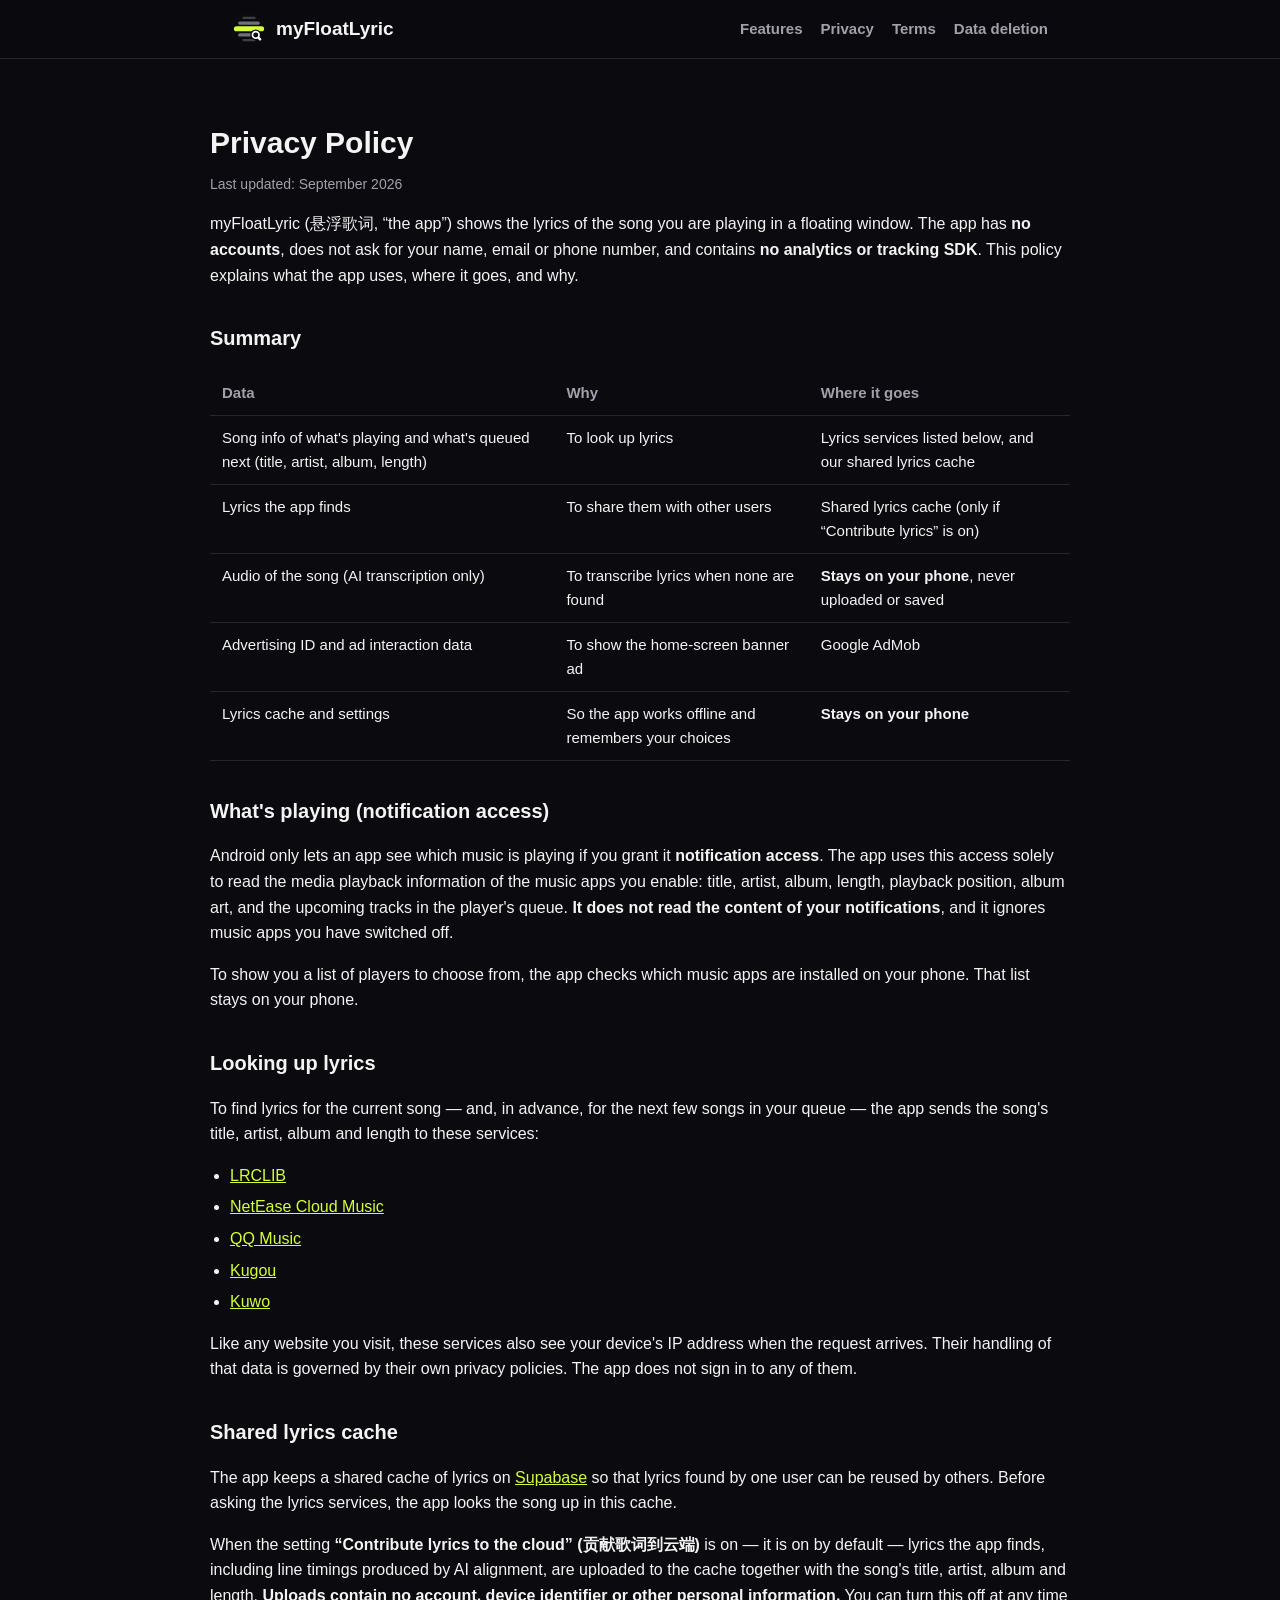
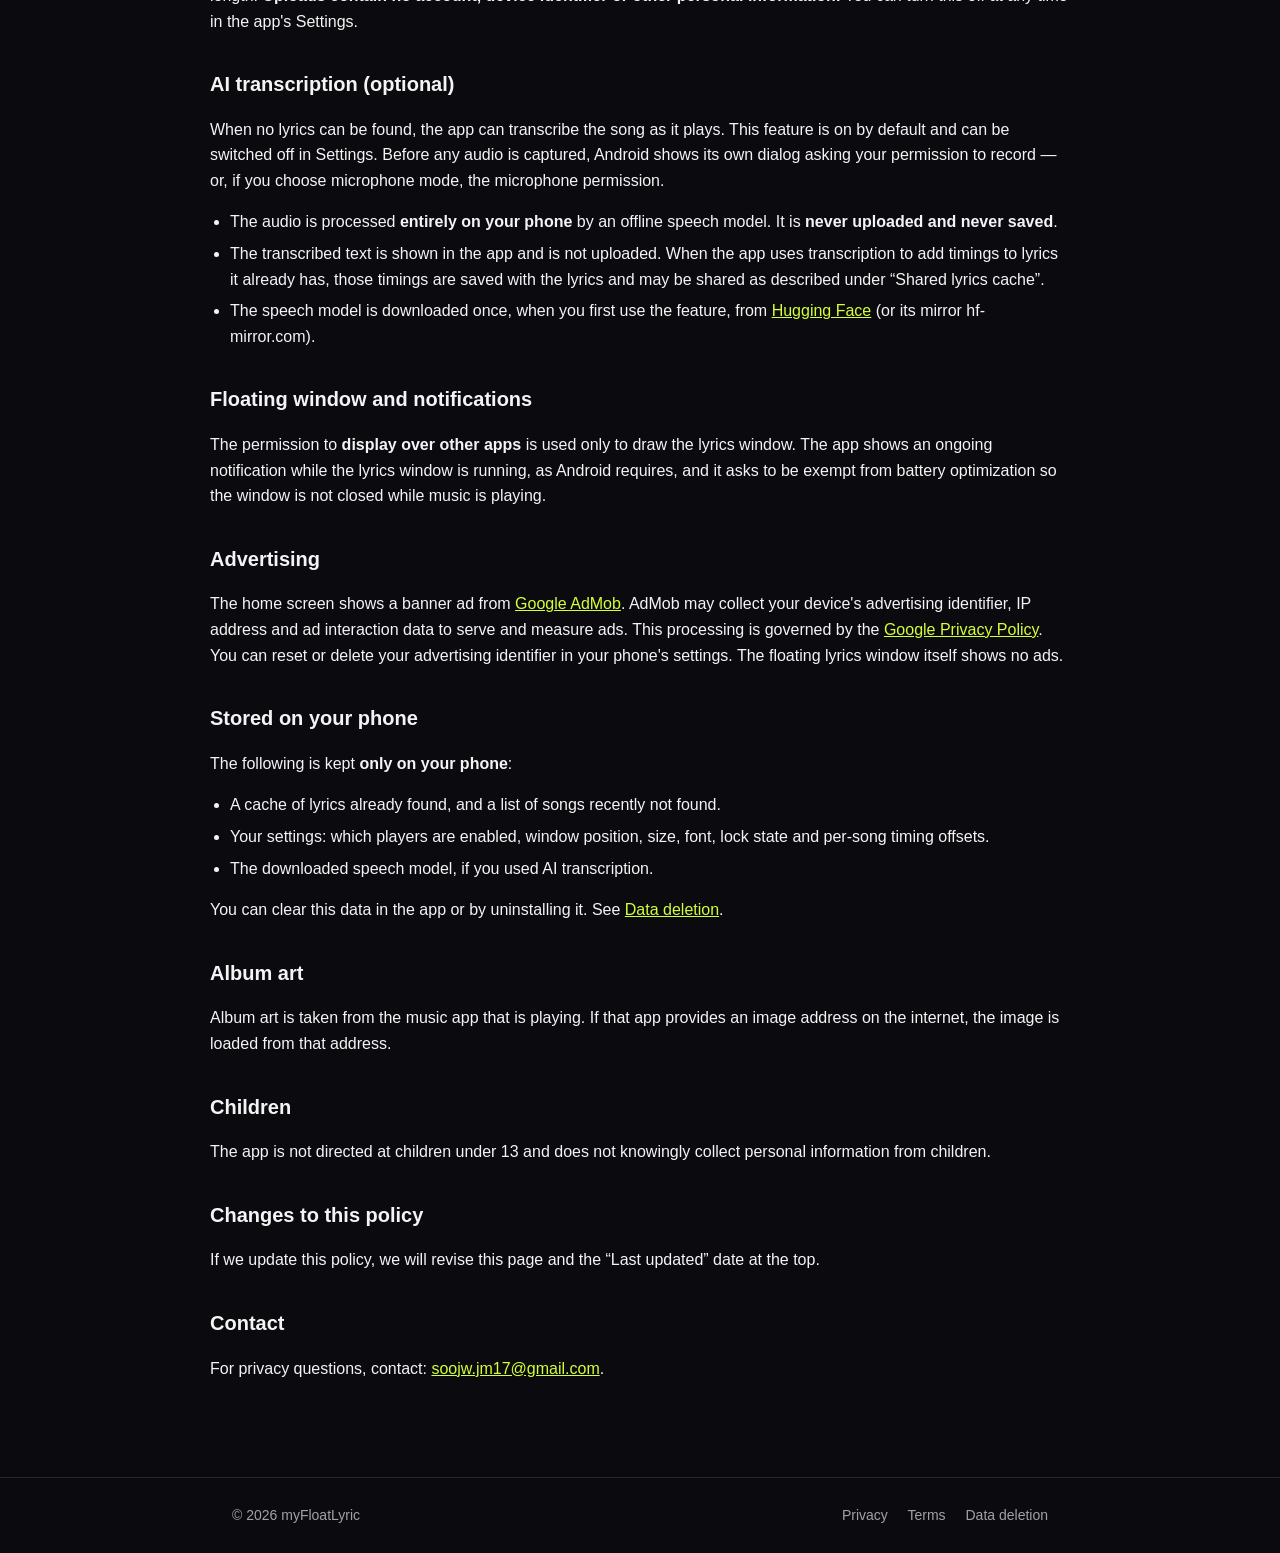
==== privacy.html @ 3f5a781f "myFloatLyric 官网 + 法务页 落地页、隐私政策、使用条款、数据删除说明，以及 AdMob 的 ads.txt / app-ads.txt。 隐私政策按 app 当前的实际数据处理写：通知" ====
<!DOCTYPE html>
<html lang="en">
<head>
<meta charset="UTF-8">
<title>myFloatLyric — Privacy Policy</title>
<meta name="viewport" content="width=device-width, initial-scale=1">
<link rel="icon" href="favicon.svg" type="image/svg+xml">
<link rel="stylesheet" href="assets/site.css">
</head>
<body>

<header>
  <div class="wrap">
    <nav>
      <a class="brand" href="index.html"><img src="assets/logo.svg" alt=""> myFloatLyric</a>
      <div class="nav-links">
        <a href="index.html#features">Features</a>
        <a href="privacy.html">Privacy</a>
        <a href="terms.html">Terms</a>
        <a href="data-deletion.html">Data deletion</a>
      </div>
    </nav>
  </div>
</header>

<main class="wrap legal-page">
  <h1>Privacy Policy</h1>
  <p class="updated">Last updated: September 2026</p>

  <p>myFloatLyric (悬浮歌词, “the app”) shows the lyrics of the song you are playing in a floating window. The app has <strong>no accounts</strong>, does not ask for your name, email or phone number, and contains <strong>no analytics or tracking SDK</strong>. This policy explains what the app uses, where it goes, and why.</p>

  <h2>Summary</h2>
  <div class="table-scroll">
  <table>
    <tr><th>Data</th><th>Why</th><th>Where it goes</th></tr>
    <tr><td>Song info of what's playing and what's queued next (title, artist, album, length)</td><td>To look up lyrics</td><td>Lyrics services listed below, and our shared lyrics cache</td></tr>
    <tr><td>Lyrics the app finds</td><td>To share them with other users</td><td>Shared lyrics cache (only if “Contribute lyrics” is on)</td></tr>
    <tr><td>Audio of the song (AI transcription only)</td><td>To transcribe lyrics when none are found</td><td><strong>Stays on your phone</strong>, never uploaded or saved</td></tr>
    <tr><td>Advertising ID and ad interaction data</td><td>To show the home-screen banner ad</td><td>Google AdMob</td></tr>
    <tr><td>Lyrics cache and settings</td><td>So the app works offline and remembers your choices</td><td><strong>Stays on your phone</strong></td></tr>
  </table>
  </div>

  <h2>What's playing (notification access)</h2>
  <p>Android only lets an app see which music is playing if you grant it <strong>notification access</strong>. The app uses this access solely to read the media playback information of the music apps you enable: title, artist, album, length, playback position, album art, and the upcoming tracks in the player's queue. <strong>It does not read the content of your notifications</strong>, and it ignores music apps you have switched off.</p>
  <p>To show you a list of players to choose from, the app checks which music apps are installed on your phone. That list stays on your phone.</p>

  <h2>Looking up lyrics</h2>
  <p>To find lyrics for the current song — and, in advance, for the next few songs in your queue — the app sends the song's title, artist, album and length to these services:</p>
  <ul>
    <li><a href="https://lrclib.net" target="_blank" rel="noopener">LRCLIB</a></li>
    <li><a href="https://music.163.com" target="_blank" rel="noopener">NetEase Cloud Music</a></li>
    <li><a href="https://y.qq.com" target="_blank" rel="noopener">QQ Music</a></li>
    <li><a href="https://www.kugou.com" target="_blank" rel="noopener">Kugou</a></li>
    <li><a href="https://www.kuwo.cn" target="_blank" rel="noopener">Kuwo</a></li>
  </ul>
  <p>Like any website you visit, these services also see your device's IP address when the request arrives. Their handling of that data is governed by their own privacy policies. The app does not sign in to any of them.</p>

  <h2>Shared lyrics cache</h2>
  <p>The app keeps a shared cache of lyrics on <a href="https://supabase.com" target="_blank" rel="noopener">Supabase</a> so that lyrics found by one user can be reused by others. Before asking the lyrics services, the app looks the song up in this cache.</p>
  <p>When the setting <strong>“Contribute lyrics to the cloud” (贡献歌词到云端)</strong> is on — it is on by default — lyrics the app finds, including line timings produced by AI alignment, are uploaded to the cache together with the song's title, artist, album and length. <strong>Uploads contain no account, device identifier or other personal information.</strong> You can turn this off at any time in the app's Settings.</p>

  <h2>AI transcription (optional)</h2>
  <p>When no lyrics can be found, the app can transcribe the song as it plays. This feature is on by default and can be switched off in Settings. Before any audio is captured, Android shows its own dialog asking your permission to record — or, if you choose microphone mode, the microphone permission.</p>
  <ul>
    <li>The audio is processed <strong>entirely on your phone</strong> by an offline speech model. It is <strong>never uploaded and never saved</strong>.</li>
    <li>The transcribed text is shown in the app and is not uploaded. When the app uses transcription to add timings to lyrics it already has, those timings are saved with the lyrics and may be shared as described under “Shared lyrics cache”.</li>
    <li>The speech model is downloaded once, when you first use the feature, from <a href="https://huggingface.co" target="_blank" rel="noopener">Hugging Face</a> (or its mirror hf-mirror.com).</li>
  </ul>

  <h2>Floating window and notifications</h2>
  <p>The permission to <strong>display over other apps</strong> is used only to draw the lyrics window. The app shows an ongoing notification while the lyrics window is running, as Android requires, and it asks to be exempt from battery optimization so the window is not closed while music is playing.</p>

  <h2>Advertising</h2>
  <p>The home screen shows a banner ad from <a href="https://admob.google.com" target="_blank" rel="noopener">Google AdMob</a>. AdMob may collect your device's advertising identifier, IP address and ad interaction data to serve and measure ads. This processing is governed by the <a href="https://policies.google.com/privacy" target="_blank" rel="noopener">Google Privacy Policy</a>. You can reset or delete your advertising identifier in your phone's settings. The floating lyrics window itself shows no ads.</p>

  <h2>Stored on your phone</h2>
  <p>The following is kept <strong>only on your phone</strong>:</p>
  <ul>
    <li>A cache of lyrics already found, and a list of songs recently not found.</li>
    <li>Your settings: which players are enabled, window position, size, font, lock state and per-song timing offsets.</li>
    <li>The downloaded speech model, if you used AI transcription.</li>
  </ul>
  <p>You can clear this data in the app or by uninstalling it. See <a href="data-deletion.html">Data deletion</a>.</p>

  <h2>Album art</h2>
  <p>Album art is taken from the music app that is playing. If that app provides an image address on the internet, the image is loaded from that address.</p>

  <h2>Children</h2>
  <p>The app is not directed at children under 13 and does not knowingly collect personal information from children.</p>

  <h2>Changes to this policy</h2>
  <p>If we update this policy, we will revise this page and the “Last updated” date at the top.</p>

  <h2>Contact</h2>
  <p>For privacy questions, contact: <a href="mailto:soojw.jm17@gmail.com">soojw.jm17@gmail.com</a>.</p>
</main>

<footer>
  <div class="wrap">
    <span>© 2026 myFloatLyric</span>
    <span>
      <a href="privacy.html">Privacy</a>
      <a href="terms.html">Terms</a>
      <a href="data-deletion.html">Data deletion</a>
    </span>
  </div>
</footer>

</body>
</html>
---- assets/site.css ----
:root {
  --lime: #d4ff3a;
  --ink: #f4f4f5;
  --muted: #a1a1aa;
  --bg: #0b0b0f;
  --card: #15151b;
  --line: #26262e;
  --radius: 18px;
}

* { box-sizing: border-box; }

html { scroll-behavior: smooth; }

body {
  margin: 0;
  font-family: -apple-system, BlinkMacSystemFont, "Segoe UI", Roboto,
    "Helvetica Neue", Arial, "PingFang SC", "Microsoft YaHei", sans-serif;
  color: var(--ink);
  background: var(--bg);
  line-height: 1.6;
}

.wrap { width: 100%; max-width: 860px; margin: 0 auto; padding: 0 22px; }

a { color: var(--lime); }

/* Header */
header {
  position: sticky;
  top: 0;
  z-index: 10;
  background: rgba(11, 11, 15, 0.88);
  backdrop-filter: blur(10px);
  border-bottom: 1px solid var(--line);
}
nav {
  display: flex;
  align-items: center;
  justify-content: space-between;
  gap: 16px;
  flex-wrap: wrap;
  padding: 12px 0;
}
.brand {
  display: flex;
  align-items: center;
  gap: 10px;
  font-weight: 800;
  font-size: 19px;
  color: var(--ink);
  text-decoration: none;
}
.brand img { width: 34px; height: 34px; border-radius: 10px; }
.nav-links { display: flex; gap: 18px; flex-wrap: wrap; }
.nav-links a {
  color: var(--muted);
  text-decoration: none;
  font-size: 15px;
  font-weight: 600;
}
.nav-links a:hover { color: var(--lime); }

/* Hero */
.hero { text-align: center; padding: 70px 0 40px; }
.hero .logo {
  width: 112px;
  height: 112px;
  margin: 0 auto 24px;
  border-radius: 28px;
  box-shadow: 0 18px 44px rgba(212, 255, 58, 0.14);
}
.hero h1 { font-size: 36px; margin: 0 0 12px; line-height: 1.2; }
.hero p { font-size: 18px; color: var(--muted); max-width: 580px; margin: 0 auto; }

/* Feature cards */
.features {
  display: grid;
  grid-template-columns: repeat(auto-fit, minmax(230px, 1fr));
  gap: 16px;
  padding: 30px 0 50px;
}
.feature {
  background: var(--card);
  border: 1px solid var(--line);
  border-radius: var(--radius);
  padding: 22px;
}
.feature .icon { font-size: 28px; }
.feature h3 { margin: 10px 0 6px; font-size: 17px; }
.feature p { margin: 0; color: var(--muted); font-size: 15px; }

/* Legal pages */
.legal-page { padding: 40px 0 80px; }
.legal-page h1 { font-size: 30px; margin-bottom: 6px; }
.legal-page h2 { font-size: 20px; margin-top: 34px; }
.legal-page .updated { color: var(--muted); font-size: 14px; margin-top: 0; }
.legal-page ul { padding-left: 20px; }
.legal-page li { margin: 6px 0; }
.legal-page table { width: 100%; border-collapse: collapse; font-size: 15px; }
.legal-page th,
.legal-page td {
  text-align: left;
  vertical-align: top;
  padding: 10px 12px;
  border-bottom: 1px solid var(--line);
}
.legal-page th { color: var(--muted); font-weight: 600; }
.table-scroll { overflow-x: auto; }

/* Footer */
footer {
  border-top: 1px solid var(--line);
  padding: 26px 0;
  color: var(--muted);
  font-size: 14px;
}
footer .wrap { display: flex; justify-content: space-between; flex-wrap: wrap; gap: 10px; }
footer a { color: var(--muted); text-decoration: none; margin-left: 16px; }
footer a:hover { color: var(--lime); }

@media (max-width: 560px) {
  .hero h1 { font-size: 28px; }
  .nav-links { gap: 12px; }
  footer a { margin-left: 0; margin-right: 16px; }
}
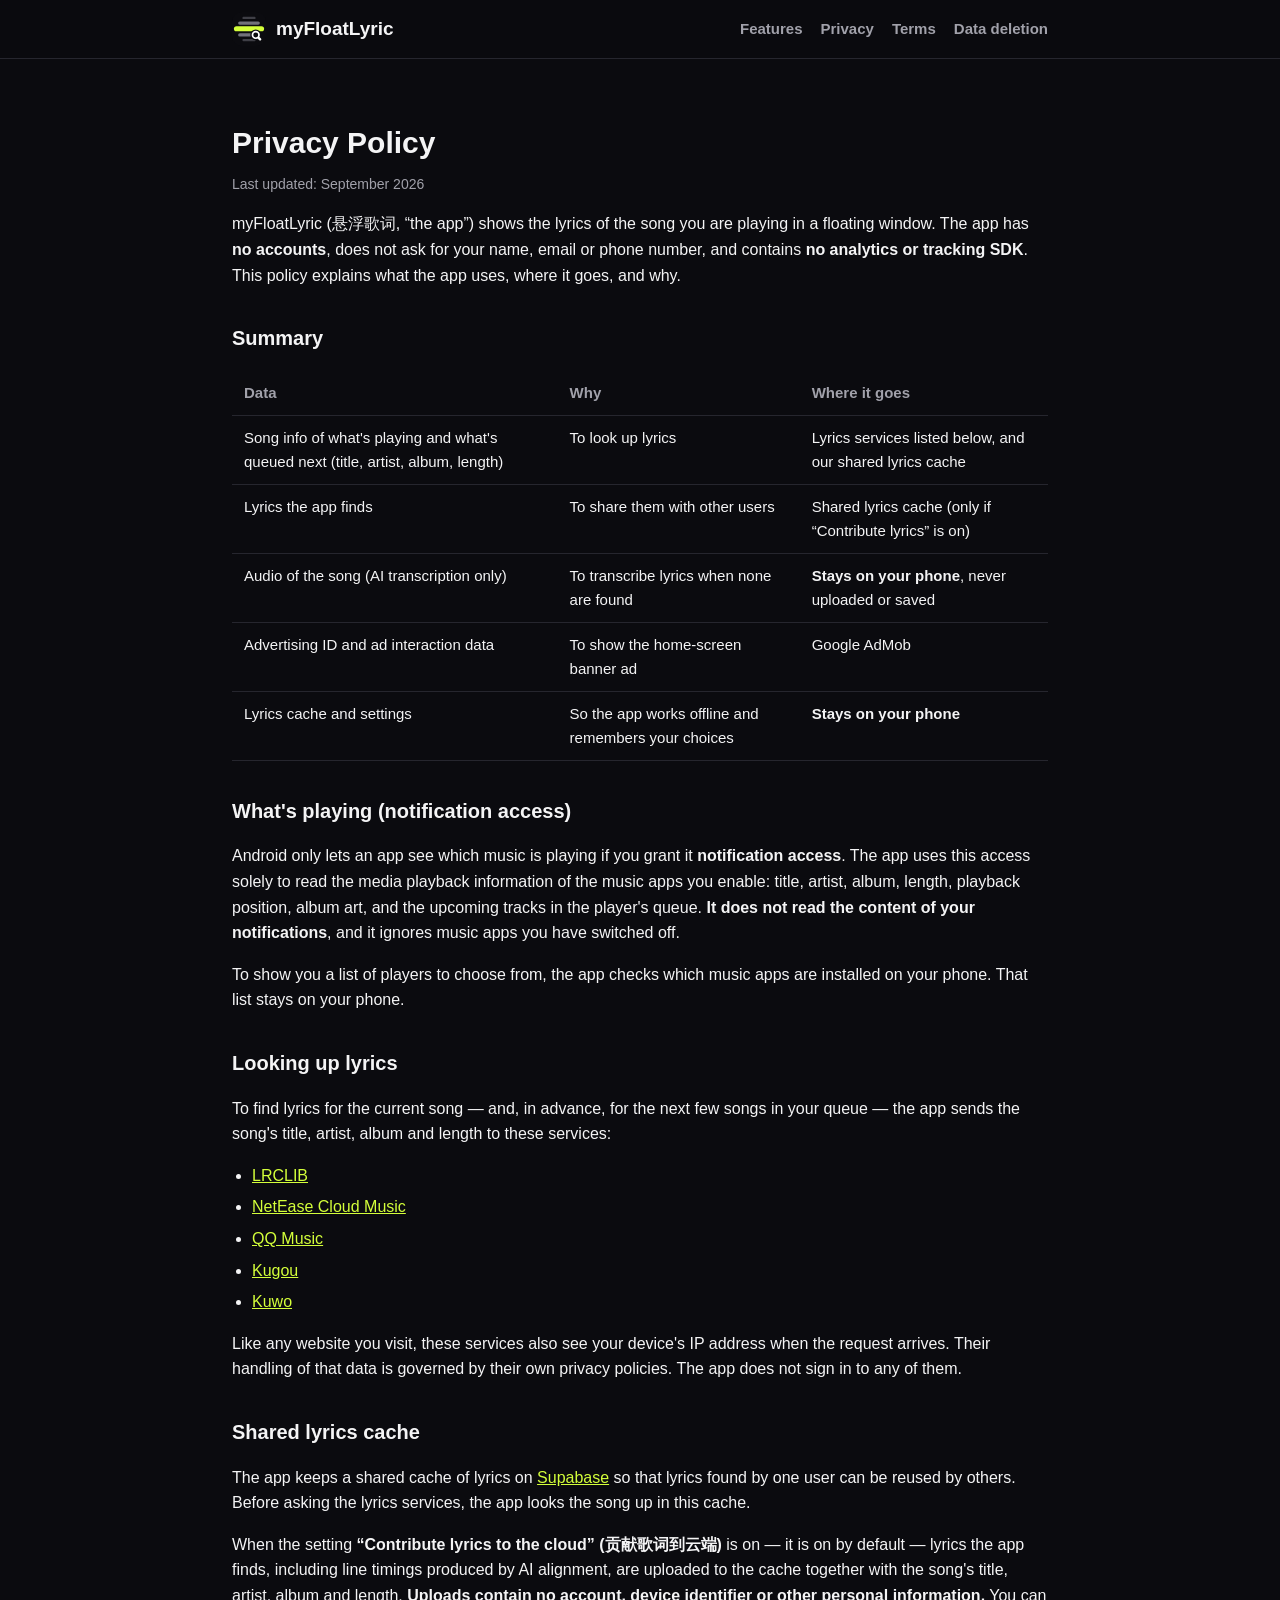
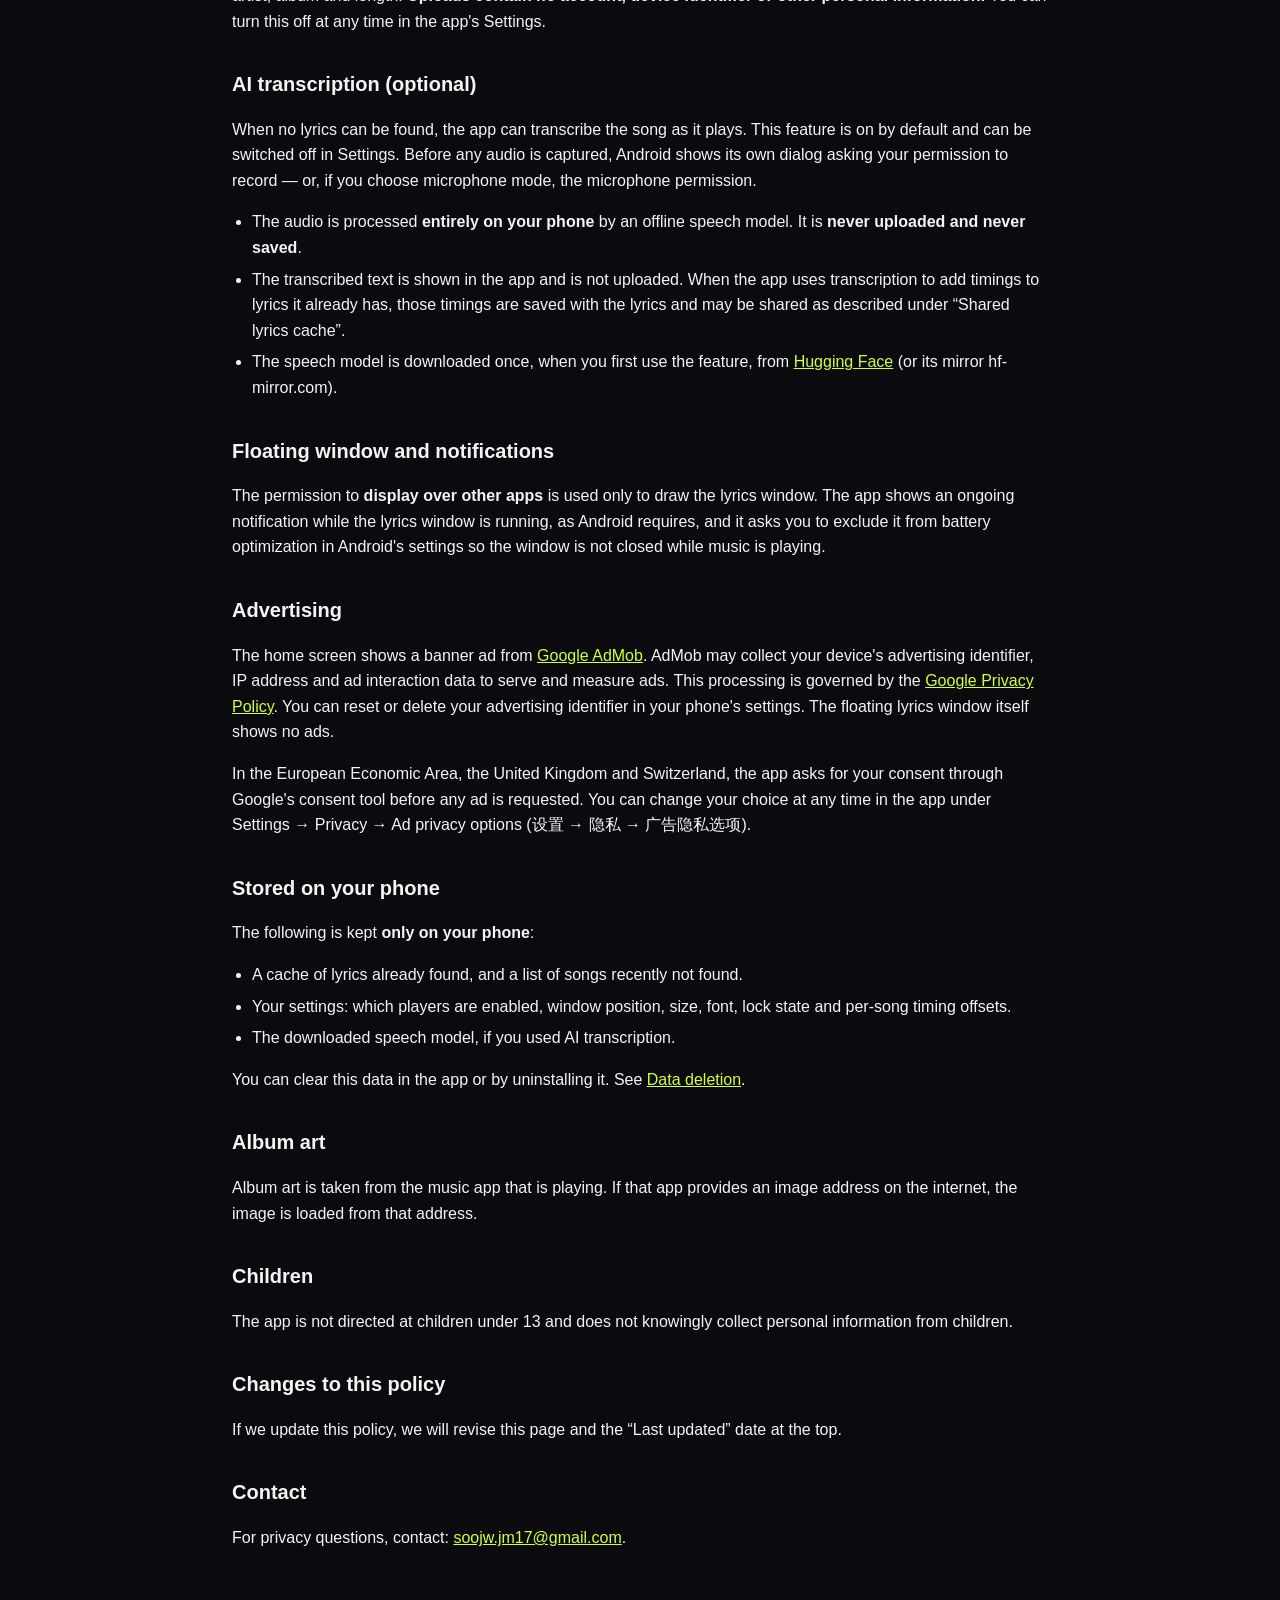
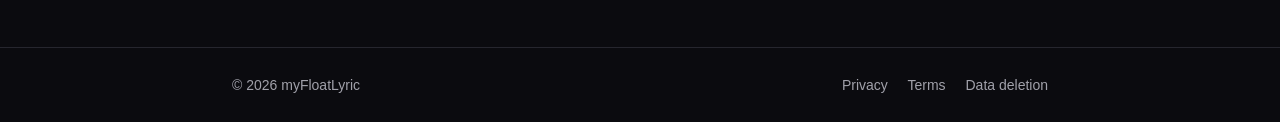
==== commit 20f496cb: "Privacy policy: add ad consent, update battery optimization wording The app now asks for UMP consent" ====
--- a/privacy.html
+++ b/privacy.html
@@ -69,10 +69,11 @@
   </ul>
 
   <h2>Floating window and notifications</h2>
-  <p>The permission to <strong>display over other apps</strong> is used only to draw the lyrics window. The app shows an ongoing notification while the lyrics window is running, as Android requires, and it asks to be exempt from battery optimization so the window is not closed while music is playing.</p>
+  <p>The permission to <strong>display over other apps</strong> is used only to draw the lyrics window. The app shows an ongoing notification while the lyrics window is running, as Android requires, and it asks you to exclude it from battery optimization in Android's settings so the window is not closed while music is playing.</p>
 
   <h2>Advertising</h2>
   <p>The home screen shows a banner ad from <a href="https://admob.google.com" target="_blank" rel="noopener">Google AdMob</a>. AdMob may collect your device's advertising identifier, IP address and ad interaction data to serve and measure ads. This processing is governed by the <a href="https://policies.google.com/privacy" target="_blank" rel="noopener">Google Privacy Policy</a>. You can reset or delete your advertising identifier in your phone's settings. The floating lyrics window itself shows no ads.</p>
+  <p>In the European Economic Area, the United Kingdom and Switzerland, the app asks for your consent through Google's consent tool before any ad is requested. You can change your choice at any time in the app under Settings → Privacy → Ad privacy options (设置 → 隐私 → 广告隐私选项).</p>
 
   <h2>Stored on your phone</h2>
   <p>The following is kept <strong>only on your phone</strong>:</p>
--- a/assets/site.css
+++ b/assets/site.css
@@ -76,7 +76,7 @@
 /* Feature cards */
 .features {
   display: grid;
-  grid-template-columns: repeat(auto-fit, minmax(230px, 1fr));
+  grid-template-columns: repeat(2, 1fr);
   gap: 16px;
   padding: 30px 0 50px;
 }
@@ -91,7 +91,8 @@
 .feature p { margin: 0; color: var(--muted); font-size: 15px; }
 
 /* Legal pages */
-.legal-page { padding: 40px 0 80px; }
+/* Only top/bottom: the side padding comes from .wrap. */
+.legal-page { padding-top: 40px; padding-bottom: 80px; }
 .legal-page h1 { font-size: 30px; margin-bottom: 6px; }
 .legal-page h2 { font-size: 20px; margin-top: 34px; }
 .legal-page .updated { color: var(--muted); font-size: 14px; margin-top: 0; }
@@ -121,6 +122,7 @@
 
 @media (max-width: 560px) {
   .hero h1 { font-size: 28px; }
+  .features { grid-template-columns: 1fr; }
   .nav-links { gap: 12px; }
   footer a { margin-left: 0; margin-right: 16px; }
 }
